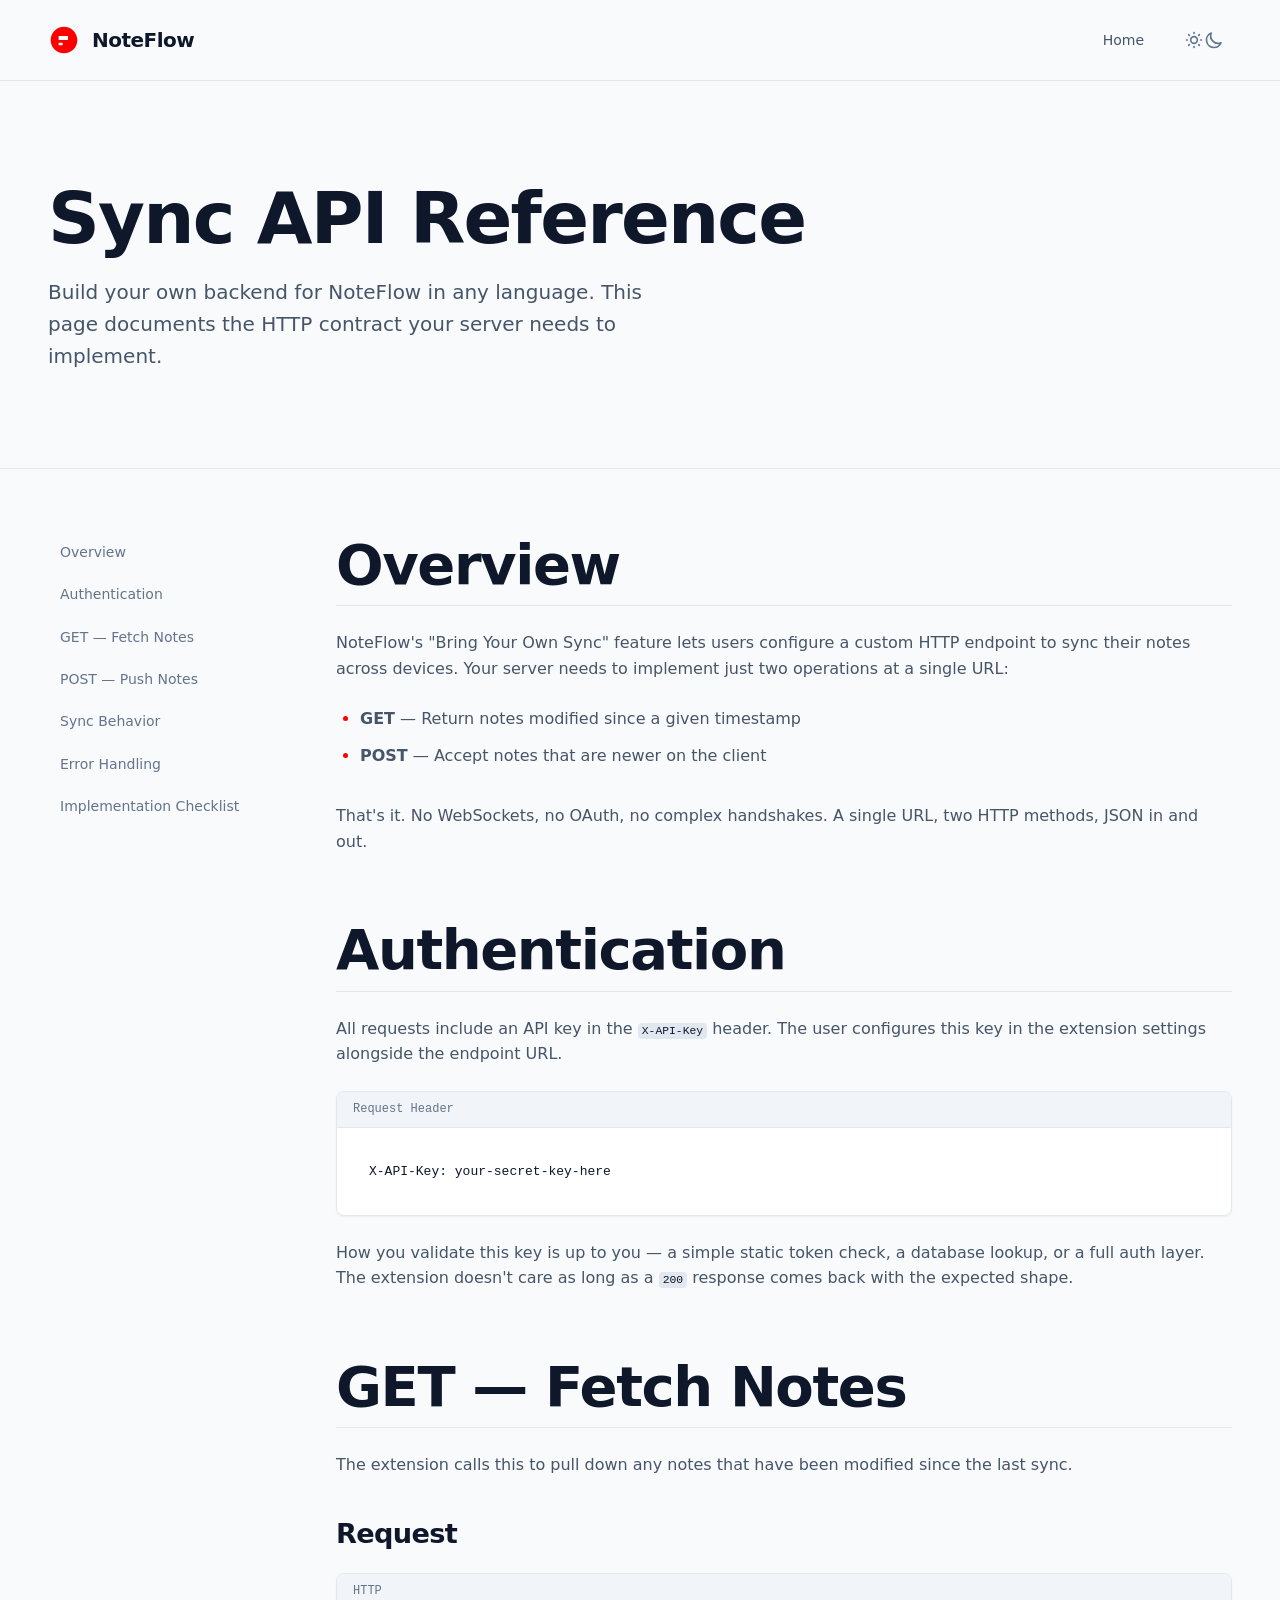
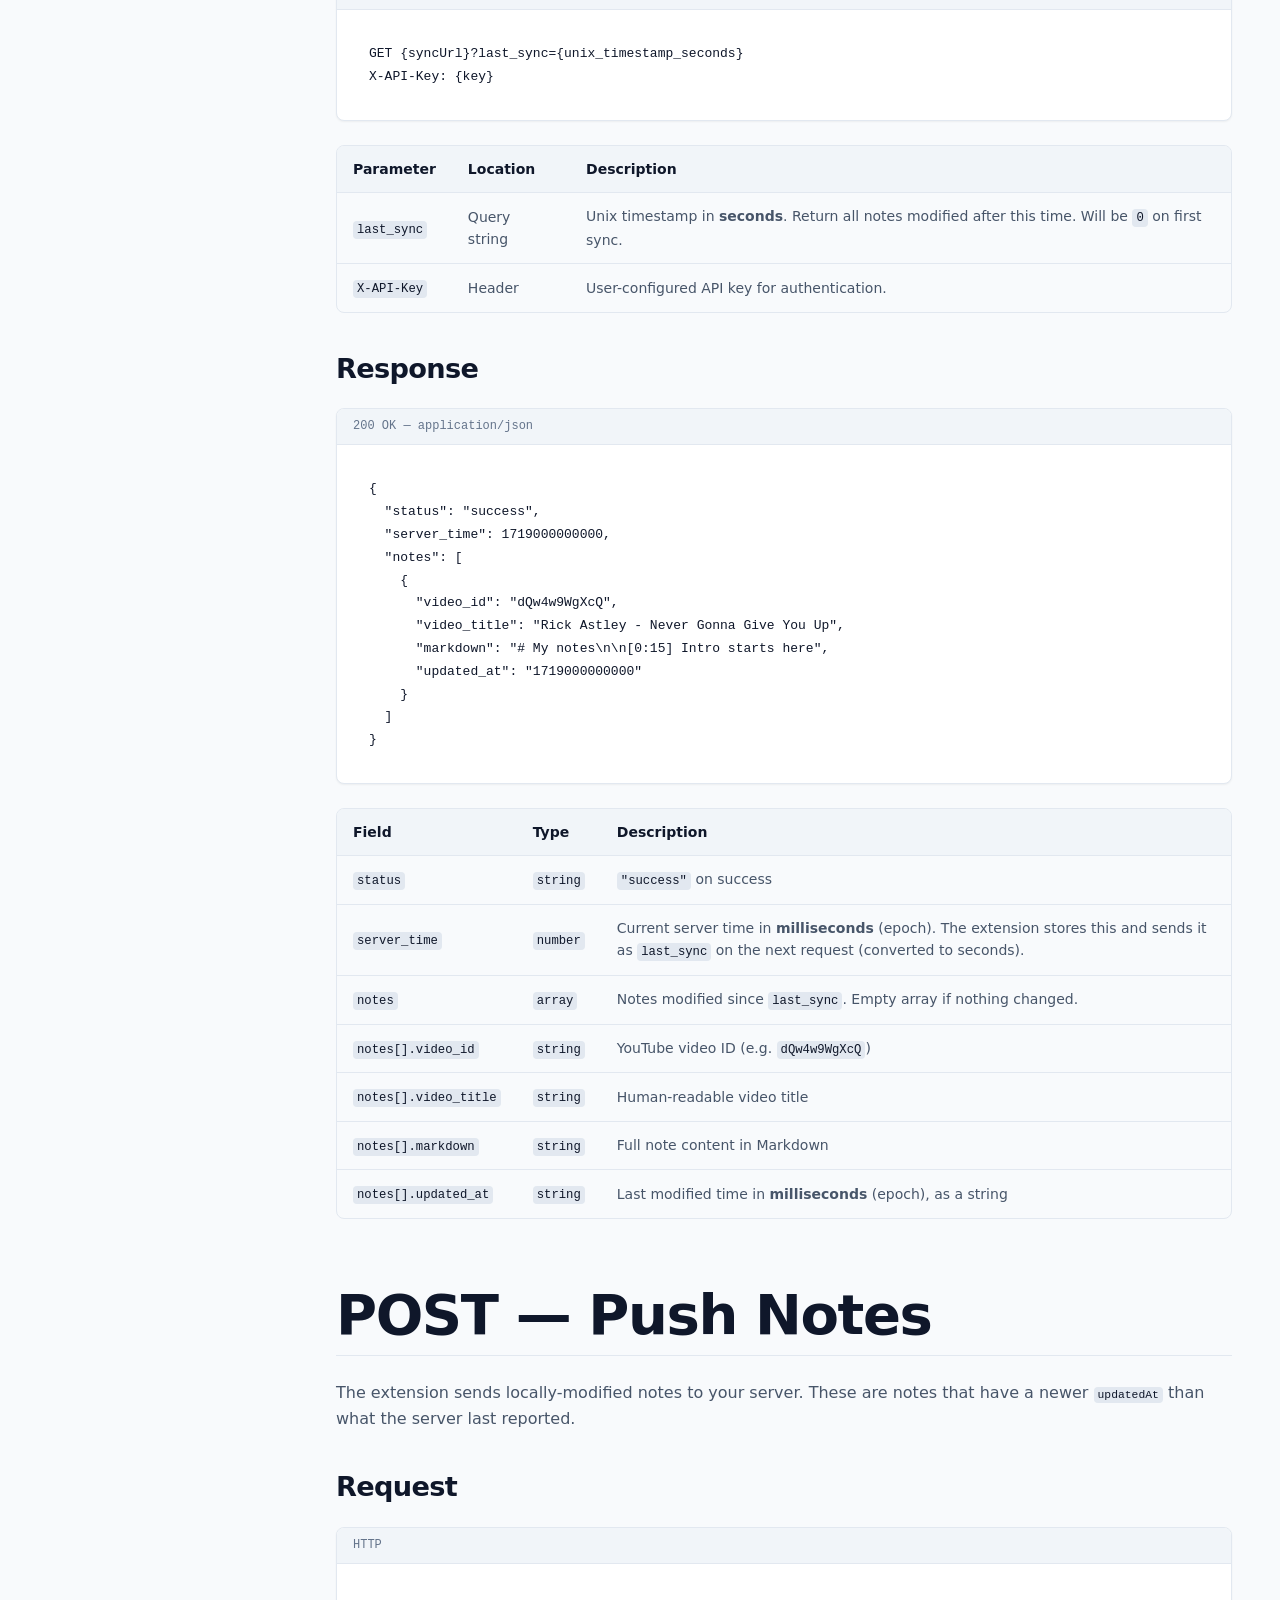
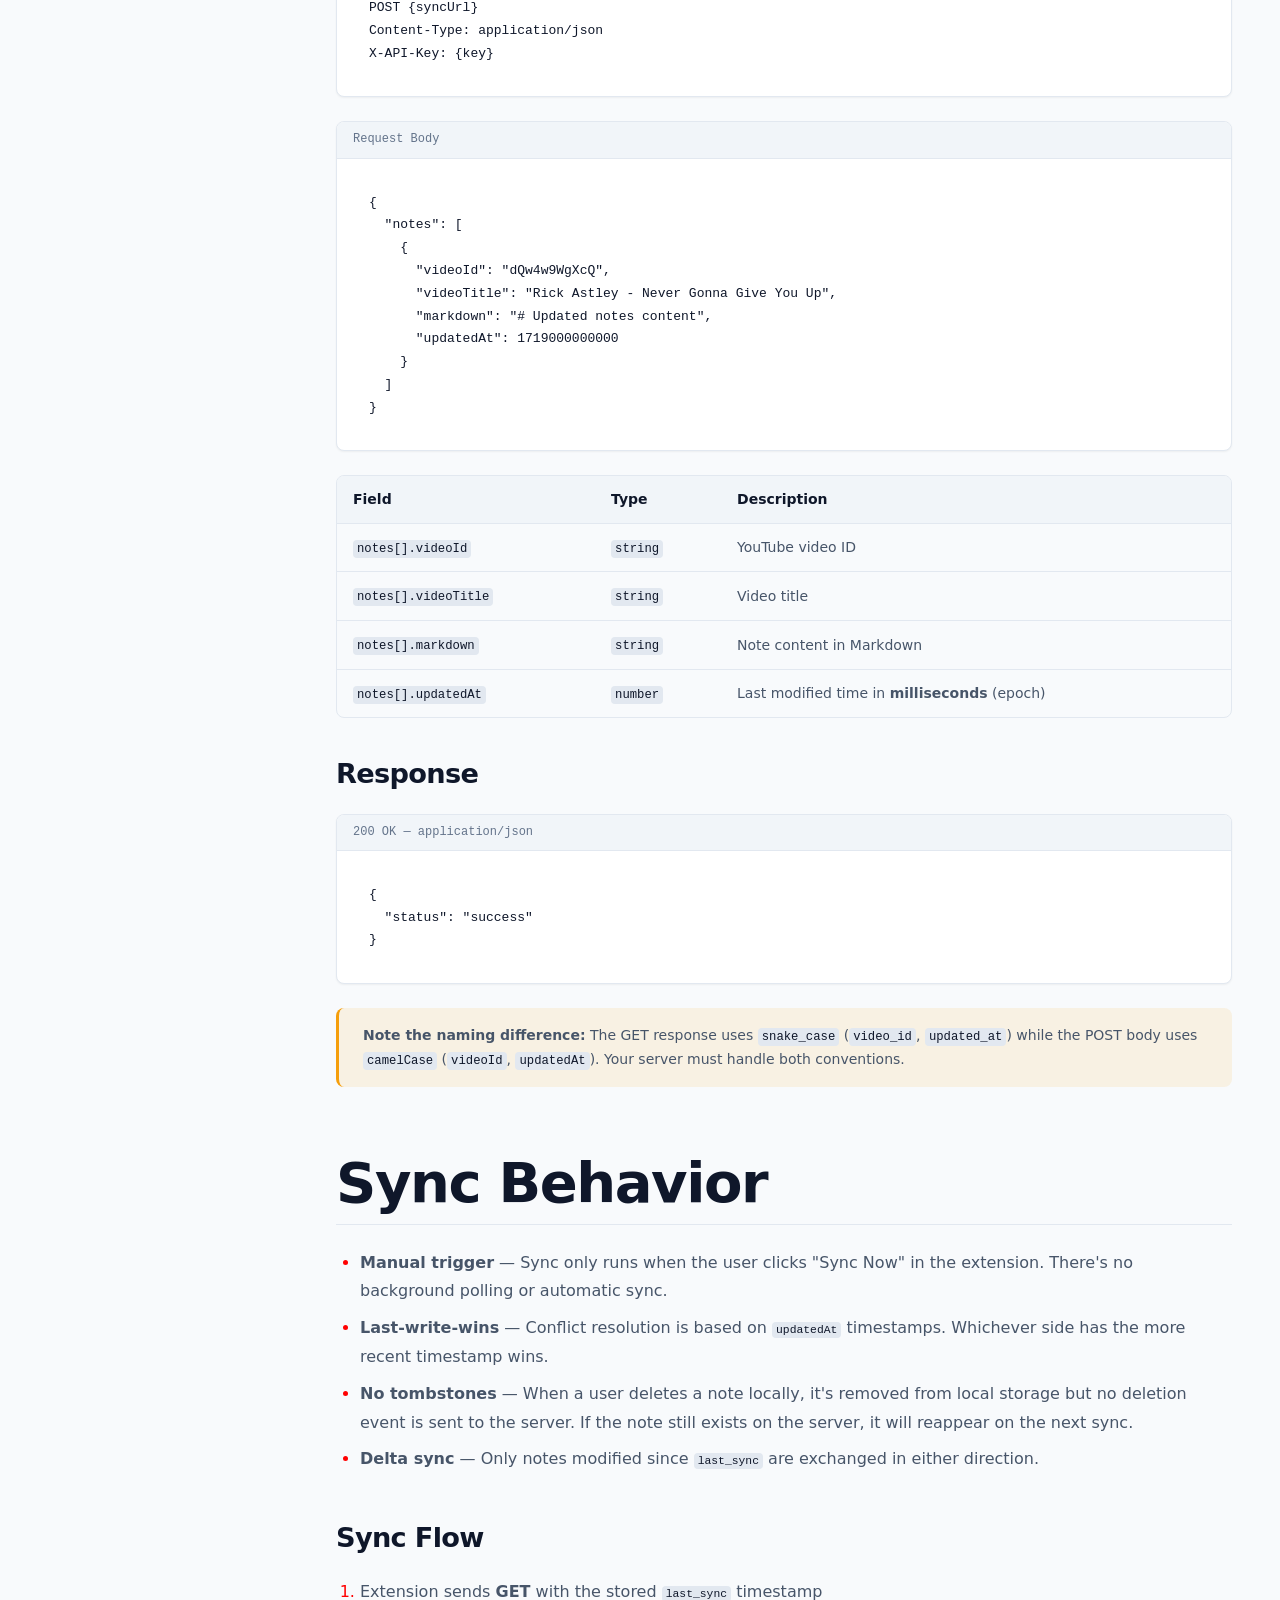
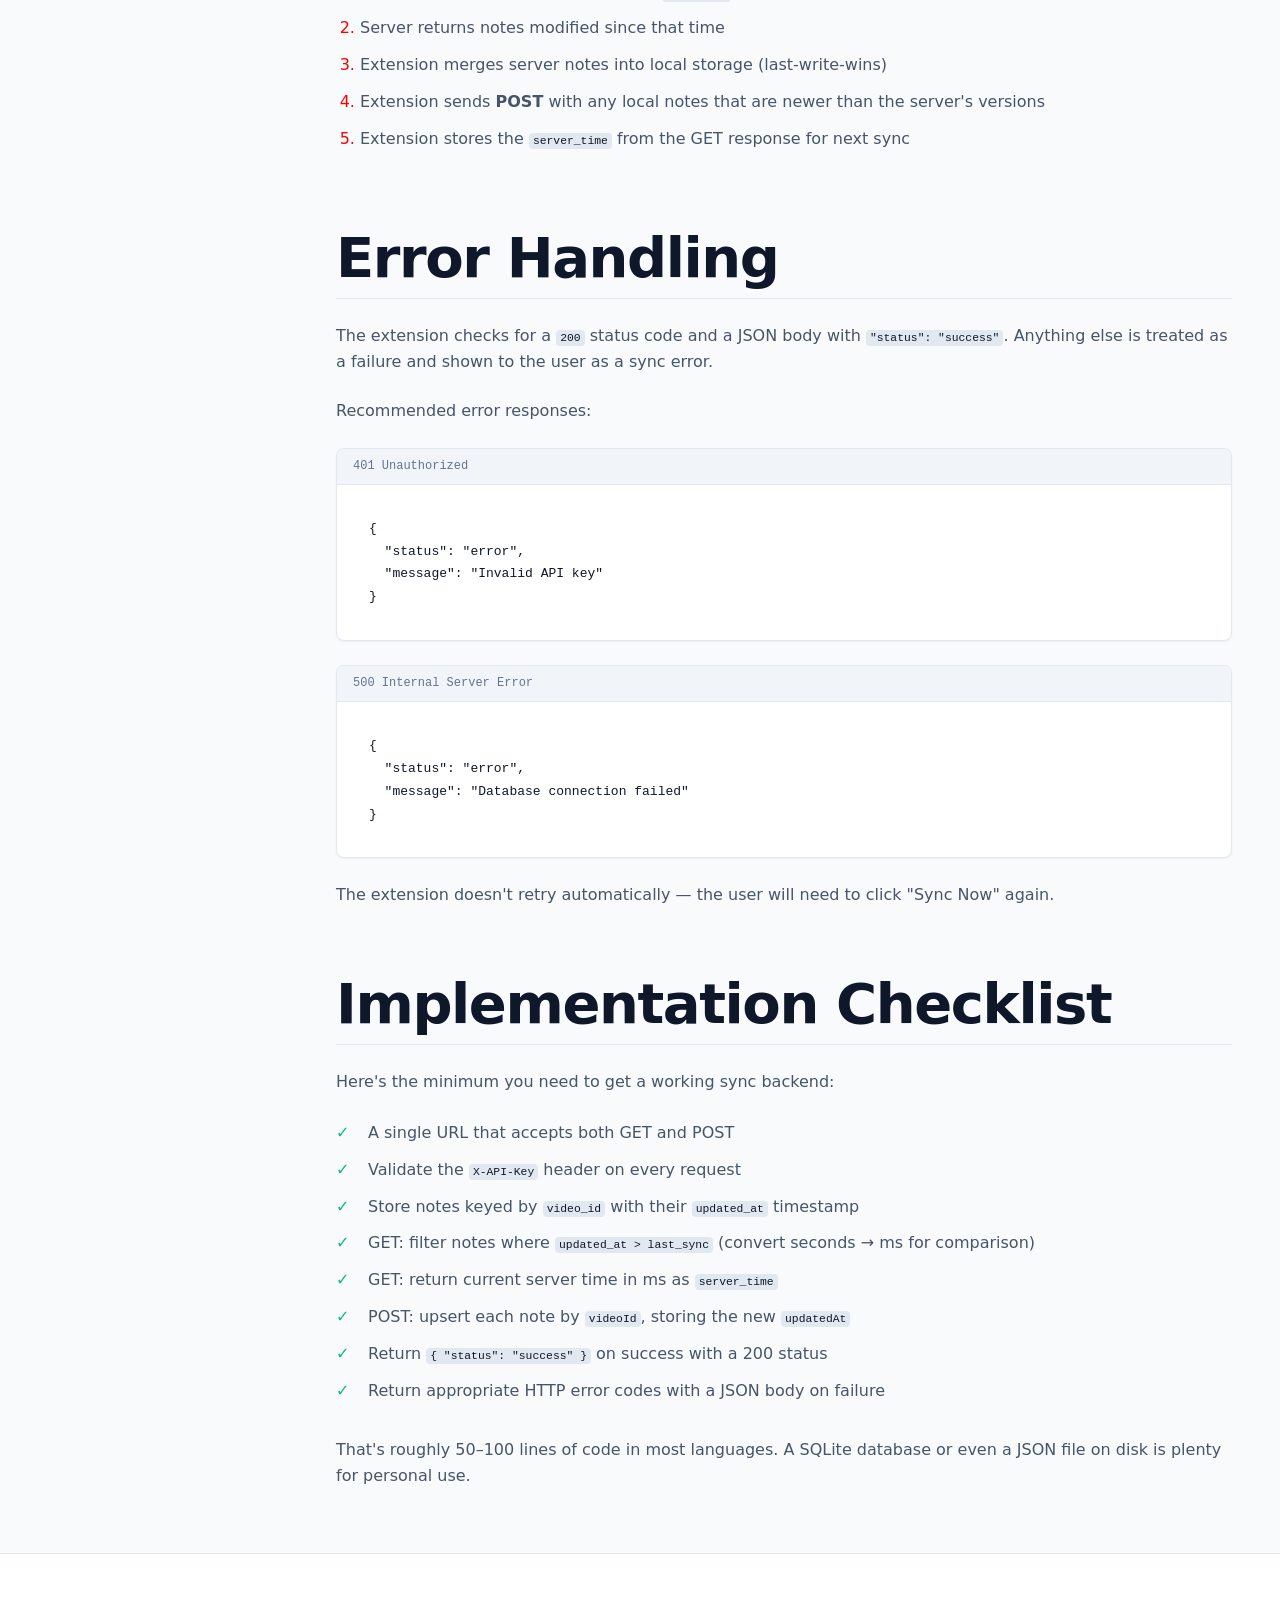
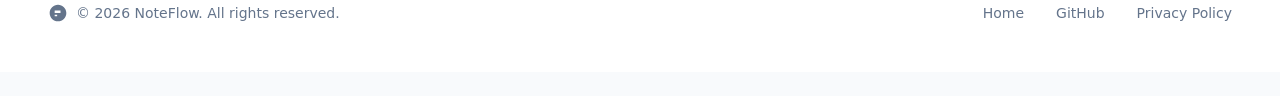
==== sync-api.html @ c3d078d2 "Initial commit: YT NoteFlow site, docs, and Chrome extension with auto-pause" ====
<!DOCTYPE html>
<html lang="en" class="scroll-smooth">

<head>
  <meta charset="UTF-8">
  <meta name="viewport" content="width=device-width, initial-scale=1.0">
  <title>Sync API Reference | NoteFlow</title>
  <link rel="stylesheet" href="styles.css">
  <script>
    if (localStorage.theme === 'dark' || (!('theme' in localStorage) && window.matchMedia('(prefers-color-scheme: dark)').matches)) {
      document.documentElement.classList.add('dark')
    } else {
      document.documentElement.classList.remove('dark')
    }
  </script>
</head>

<body class="page">

  <nav class="site-header">
    <div class="layout-page site-header__inner">
      <a href="index.html" class="brand layout-cluster" aria-label="NoteFlow Home">
        <div class="brand__mark">
          <svg viewBox="0 0 24 24" xmlns="http://www.w3.org/2000/svg">
            <path d="M12 2C6.48 2 2 6.48 2 12s4.48 10 10 10 10-4.48 10-10S17.52 2 12 2zm-1 14H8v-2h3v2zm4-4H8V9h7v3z" />
          </svg>
        </div>
        <span class="brand__name">NoteFlow</span>
      </a>

      <div class="site-header__actions layout-cluster">
        <a href="index.html" class="site-header__link u-hidden-mobile">Home</a>

        <button id="theme-toggle" class="theme-toggle" aria-label="Toggle dark mode">
          <svg id="theme-toggle-light-icon" class="theme-toggle__icon" fill="none" viewBox="0 0 24 24"
            stroke="currentColor" stroke-width="2">
            <path stroke-linecap="round" stroke-linejoin="round"
              d="M12 3v1m0 16v1m9-9h-1M4 12H3m15.364 6.364l-.707-.707M6.343 6.343l-.707-.707m12.728 0l-.707.707M6.343 17.657l-.707.707M16 12a4 4 0 11-8 0 4 4 0 018 0z" />
          </svg>
          <svg id="theme-toggle-dark-icon" class="theme-toggle__icon u-hidden" fill="none" viewBox="0 0 24 24"
            stroke="currentColor" stroke-width="2">
            <path stroke-linecap="round" stroke-linejoin="round"
              d="M20.354 15.354A9 9 0 018.646 3.646 9.003 9.003 0 0012 21a9.003 9.003 0 008.354-5.646z" />
          </svg>
        </button>
      </div>
    </div>
  </nav>

  <main class="page-main">
    <section class="docs-hero">
      <div class="layout-page layout-stack docs-hero__inner">
        <h1 class="docs-hero__title">Sync API Reference</h1>
        <p class="docs-hero__lead">
          Build your own backend for NoteFlow in any language. This page documents the HTTP contract your server needs to implement.
        </p>
      </div>
    </section>

    <div class="layout-page docs-layout">
      <aside class="docs-sidebar u-hidden-mobile">
        <nav class="docs-nav layout-stack" aria-label="Documentation navigation">
          <a href="#overview" class="docs-nav__link">Overview</a>
          <a href="#authentication" class="docs-nav__link">Authentication</a>
          <a href="#get-notes" class="docs-nav__link">GET — Fetch Notes</a>
          <a href="#post-notes" class="docs-nav__link">POST — Push Notes</a>
          <a href="#sync-behavior" class="docs-nav__link">Sync Behavior</a>
          <a href="#error-handling" class="docs-nav__link">Error Handling</a>
          <a href="#checklist" class="docs-nav__link">Implementation Checklist</a>
        </nav>
      </aside>

      <article class="docs-content layout-stack">

        <!-- Overview -->
        <section id="overview" class="docs-section layout-stack">
          <h2 class="docs-section__title">Overview</h2>
          <p>
            NoteFlow's "Bring Your Own Sync" feature lets users configure a custom HTTP endpoint to sync their notes across devices. Your server needs to implement just two operations at a single URL:
          </p>
          <ul class="docs-list">
            <li><strong>GET</strong> — Return notes modified since a given timestamp</li>
            <li><strong>POST</strong> — Accept notes that are newer on the client</li>
          </ul>
          <p>
            That's it. No WebSockets, no OAuth, no complex handshakes. A single URL, two HTTP methods, JSON in and out.
          </p>
        </section>

        <!-- Authentication -->
        <section id="authentication" class="docs-section layout-stack">
          <h2 class="docs-section__title">Authentication</h2>
          <p>
            All requests include an API key in the <code class="u-code-inline">X-API-Key</code> header. The user configures this key in the extension settings alongside the endpoint URL.
          </p>
          <div class="code-window">
            <div class="code-window__header">Request Header</div>
            <div class="code-window__body">
              <pre><code>X-API-Key: your-secret-key-here</code></pre>
            </div>
          </div>
          <p>
            How you validate this key is up to you — a simple static token check, a database lookup, or a full auth layer. The extension doesn't care as long as a <code class="u-code-inline">200</code> response comes back with the expected shape.
          </p>
        </section>

        <!-- GET Notes -->
        <section id="get-notes" class="docs-section layout-stack">
          <h2 class="docs-section__title">GET — Fetch Notes</h2>
          <p>
            The extension calls this to pull down any notes that have been modified since the last sync.
          </p>

          <h3 class="docs-subsection__title">Request</h3>
          <div class="code-window">
            <div class="code-window__header">HTTP</div>
            <div class="code-window__body">
              <pre><code>GET {syncUrl}?last_sync={unix_timestamp_seconds}
X-API-Key: {key}</code></pre>
            </div>
          </div>

          <div class="docs-table-wrapper">
            <table class="docs-table">
              <thead>
                <tr>
                  <th>Parameter</th>
                  <th>Location</th>
                  <th>Description</th>
                </tr>
              </thead>
              <tbody>
                <tr>
                  <td><code class="u-code-inline">last_sync</code></td>
                  <td>Query string</td>
                  <td>Unix timestamp in <strong>seconds</strong>. Return all notes modified after this time. Will be <code class="u-code-inline">0</code> on first sync.</td>
                </tr>
                <tr>
                  <td><code class="u-code-inline">X-API-Key</code></td>
                  <td>Header</td>
                  <td>User-configured API key for authentication.</td>
                </tr>
              </tbody>
            </table>
          </div>

          <h3 class="docs-subsection__title">Response</h3>
          <div class="code-window">
            <div class="code-window__header">200 OK — application/json</div>
            <div class="code-window__body">
<pre><code>{
  "status": "success",
  "server_time": 1719000000000,
  "notes": [
    {
      "video_id": "dQw4w9WgXcQ",
      "video_title": "Rick Astley - Never Gonna Give You Up",
      "markdown": "# My notes\n\n[0:15] Intro starts here",
      "updated_at": "1719000000000"
    }
  ]
}</code></pre>
            </div>
          </div>

          <div class="docs-table-wrapper">
            <table class="docs-table">
              <thead>
                <tr>
                  <th>Field</th>
                  <th>Type</th>
                  <th>Description</th>
                </tr>
              </thead>
              <tbody>
                <tr>
                  <td><code class="u-code-inline">status</code></td>
                  <td><code class="u-code-inline">string</code></td>
                  <td><code class="u-code-inline">"success"</code> on success</td>
                </tr>
                <tr>
                  <td><code class="u-code-inline">server_time</code></td>
                  <td><code class="u-code-inline">number</code></td>
                  <td>Current server time in <strong>milliseconds</strong> (epoch). The extension stores this and sends it as <code class="u-code-inline">last_sync</code> on the next request (converted to seconds).</td>
                </tr>
                <tr>
                  <td><code class="u-code-inline">notes</code></td>
                  <td><code class="u-code-inline">array</code></td>
                  <td>Notes modified since <code class="u-code-inline">last_sync</code>. Empty array if nothing changed.</td>
                </tr>
                <tr>
                  <td><code class="u-code-inline">notes[].video_id</code></td>
                  <td><code class="u-code-inline">string</code></td>
                  <td>YouTube video ID (e.g. <code class="u-code-inline">dQw4w9WgXcQ</code>)</td>
                </tr>
                <tr>
                  <td><code class="u-code-inline">notes[].video_title</code></td>
                  <td><code class="u-code-inline">string</code></td>
                  <td>Human-readable video title</td>
                </tr>
                <tr>
                  <td><code class="u-code-inline">notes[].markdown</code></td>
                  <td><code class="u-code-inline">string</code></td>
                  <td>Full note content in Markdown</td>
                </tr>
                <tr>
                  <td><code class="u-code-inline">notes[].updated_at</code></td>
                  <td><code class="u-code-inline">string</code></td>
                  <td>Last modified time in <strong>milliseconds</strong> (epoch), as a string</td>
                </tr>
              </tbody>
            </table>
          </div>
        </section>

        <!-- POST Notes -->
        <section id="post-notes" class="docs-section layout-stack">
          <h2 class="docs-section__title">POST — Push Notes</h2>
          <p>
            The extension sends locally-modified notes to your server. These are notes that have a newer <code class="u-code-inline">updatedAt</code> than what the server last reported.
          </p>

          <h3 class="docs-subsection__title">Request</h3>
          <div class="code-window">
            <div class="code-window__header">HTTP</div>
            <div class="code-window__body">
              <pre><code>POST {syncUrl}
Content-Type: application/json
X-API-Key: {key}</code></pre>
            </div>
          </div>

          <div class="code-window">
            <div class="code-window__header">Request Body</div>
            <div class="code-window__body">
<pre><code>{
  "notes": [
    {
      "videoId": "dQw4w9WgXcQ",
      "videoTitle": "Rick Astley - Never Gonna Give You Up",
      "markdown": "# Updated notes content",
      "updatedAt": 1719000000000
    }
  ]
}</code></pre>
            </div>
          </div>

          <div class="docs-table-wrapper">
            <table class="docs-table">
              <thead>
                <tr>
                  <th>Field</th>
                  <th>Type</th>
                  <th>Description</th>
                </tr>
              </thead>
              <tbody>
                <tr>
                  <td><code class="u-code-inline">notes[].videoId</code></td>
                  <td><code class="u-code-inline">string</code></td>
                  <td>YouTube video ID</td>
                </tr>
                <tr>
                  <td><code class="u-code-inline">notes[].videoTitle</code></td>
                  <td><code class="u-code-inline">string</code></td>
                  <td>Video title</td>
                </tr>
                <tr>
                  <td><code class="u-code-inline">notes[].markdown</code></td>
                  <td><code class="u-code-inline">string</code></td>
                  <td>Note content in Markdown</td>
                </tr>
                <tr>
                  <td><code class="u-code-inline">notes[].updatedAt</code></td>
                  <td><code class="u-code-inline">number</code></td>
                  <td>Last modified time in <strong>milliseconds</strong> (epoch)</td>
                </tr>
              </tbody>
            </table>
          </div>

          <h3 class="docs-subsection__title">Response</h3>
          <div class="code-window">
            <div class="code-window__header">200 OK — application/json</div>
            <div class="code-window__body">
<pre><code>{
  "status": "success"
}</code></pre>
            </div>
          </div>

          <div class="docs-callout">
            <strong>Note the naming difference:</strong> The GET response uses <code class="u-code-inline">snake_case</code> (<code class="u-code-inline">video_id</code>, <code class="u-code-inline">updated_at</code>) while the POST body uses <code class="u-code-inline">camelCase</code> (<code class="u-code-inline">videoId</code>, <code class="u-code-inline">updatedAt</code>). Your server must handle both conventions.
          </div>
        </section>

        <!-- Sync Behavior -->
        <section id="sync-behavior" class="docs-section layout-stack">
          <h2 class="docs-section__title">Sync Behavior</h2>
          <ul class="docs-list">
            <li><strong>Manual trigger</strong> — Sync only runs when the user clicks "Sync Now" in the extension. There's no background polling or automatic sync.</li>
            <li><strong>Last-write-wins</strong> — Conflict resolution is based on <code class="u-code-inline">updatedAt</code> timestamps. Whichever side has the more recent timestamp wins.</li>
            <li><strong>No tombstones</strong> — When a user deletes a note locally, it's removed from local storage but no deletion event is sent to the server. If the note still exists on the server, it will reappear on the next sync.</li>
            <li><strong>Delta sync</strong> — Only notes modified since <code class="u-code-inline">last_sync</code> are exchanged in either direction.</li>
          </ul>

          <h3 class="docs-subsection__title">Sync Flow</h3>
          <ol class="docs-list docs-list--ordered">
            <li>Extension sends <strong>GET</strong> with the stored <code class="u-code-inline">last_sync</code> timestamp</li>
            <li>Server returns notes modified since that time</li>
            <li>Extension merges server notes into local storage (last-write-wins)</li>
            <li>Extension sends <strong>POST</strong> with any local notes that are newer than the server's versions</li>
            <li>Extension stores the <code class="u-code-inline">server_time</code> from the GET response for next sync</li>
          </ol>
        </section>

        <!-- Error Handling -->
        <section id="error-handling" class="docs-section layout-stack">
          <h2 class="docs-section__title">Error Handling</h2>
          <p>
            The extension checks for a <code class="u-code-inline">200</code> status code and a JSON body with <code class="u-code-inline">"status": "success"</code>. Anything else is treated as a failure and shown to the user as a sync error.
          </p>
          <p>Recommended error responses:</p>
          <div class="code-window">
            <div class="code-window__header">401 Unauthorized</div>
            <div class="code-window__body">
<pre><code>{
  "status": "error",
  "message": "Invalid API key"
}</code></pre>
            </div>
          </div>
          <div class="code-window">
            <div class="code-window__header">500 Internal Server Error</div>
            <div class="code-window__body">
<pre><code>{
  "status": "error",
  "message": "Database connection failed"
}</code></pre>
            </div>
          </div>
          <p>
            The extension doesn't retry automatically — the user will need to click "Sync Now" again.
          </p>
        </section>

        <!-- Implementation Checklist -->
        <section id="checklist" class="docs-section layout-stack">
          <h2 class="docs-section__title">Implementation Checklist</h2>
          <p>Here's the minimum you need to get a working sync backend:</p>
          <ul class="docs-list docs-list--check">
            <li>A single URL that accepts both GET and POST</li>
            <li>Validate the <code class="u-code-inline">X-API-Key</code> header on every request</li>
            <li>Store notes keyed by <code class="u-code-inline">video_id</code> with their <code class="u-code-inline">updated_at</code> timestamp</li>
            <li>GET: filter notes where <code class="u-code-inline">updated_at &gt; last_sync</code> (convert seconds → ms for comparison)</li>
            <li>GET: return current server time in ms as <code class="u-code-inline">server_time</code></li>
            <li>POST: upsert each note by <code class="u-code-inline">videoId</code>, storing the new <code class="u-code-inline">updatedAt</code></li>
            <li>Return <code class="u-code-inline">{ "status": "success" }</code> on success with a 200 status</li>
            <li>Return appropriate HTTP error codes with a JSON body on failure</li>
          </ul>
          <p>
            That's roughly 50–100 lines of code in most languages. A SQLite database or even a JSON file on disk is plenty for personal use.
          </p>
        </section>

      </article>
    </div>
  </main>

  <footer class="site-footer">
    <div class="layout-page site-footer__inner layout-cluster">
      <div class="site-footer__copyright layout-cluster">
        <svg class="site-footer__logo" fill="currentColor" viewBox="0 0 24 24" xmlns="http://www.w3.org/2000/svg">
          <path d="M12 2C6.48 2 2 6.48 2 12s4.48 10 10 10 10-4.48 10-10S17.52 2 12 2zm-1 14H8v-2h3v2zm4-4H8V9h7v3z" />
        </svg>
        <span>&copy; <span id="year"></span> NoteFlow. All rights reserved.</span>
      </div>
      <div class="site-footer__links layout-cluster">
        <a href="index.html" class="site-footer__link">Home</a>
        <a href="#" class="site-footer__link">GitHub</a>
        <a href="#" class="site-footer__link">Privacy Policy</a>
      </div>
    </div>
  </footer>

  <script>
    document.getElementById('year').textContent = new Date().getFullYear();

    const themeToggleBtn = document.getElementById('theme-toggle');
    const darkIcon = document.getElementById('theme-toggle-dark-icon');
    const lightIcon = document.getElementById('theme-toggle-light-icon');

    if (document.documentElement.classList.contains('dark')) {
      lightIcon.classList.remove('u-hidden');
    } else {
      darkIcon.classList.remove('u-hidden');
    }

    themeToggleBtn.addEventListener('click', function () {
      darkIcon.classList.toggle('u-hidden');
      lightIcon.classList.toggle('u-hidden');

      if (document.documentElement.classList.contains('dark')) {
        document.documentElement.classList.remove('dark');
        localStorage.setItem('theme', 'light');
      } else {
        document.documentElement.classList.add('dark');
        localStorage.setItem('theme', 'dark');
      }
    });
  </script>
</body>

</html>
---- styles.css ----
/* CSS */
/* Settings (Tokens) */
:root {
    /* Color Palette - Light */
    --color-bg-base: #f8fafc;        /* slate-50 */
    --color-bg-surface: #ffffff;
    --color-bg-surface-alt: #f1f5f9; /* slate-100 */
    --color-bg-subtle: #e2e8f0;      /* slate-200 */
    --color-border: #e2e8f0;         /* slate-200 */

    --color-text-strong: #0f172a;    /* slate-900 */
    --color-text-base: #475569;      /* slate-600 */
    --color-text-muted: #64748b;     /* slate-500 */

    /* Brand Colors */
    --color-brand: #ff0000;
    --color-brand-hover: #cc0000;
    --color-brand-success: #10b981;
    --color-brand-warning: #f59e0b;

    /* Inverse (For buttons/controls) */
    --color-bg-inverse: #0f172a;
    --color-text-inverse: #ffffff;

    /* Typography */
    --font-sans: system-ui, -apple-system, BlinkMacSystemFont, "Segoe UI", Roboto, sans-serif;
    --font-mono: ui-monospace, SFMono-Regular, Menlo, Monaco, Consolas, "Liberation Mono", "Courier New", monospace;

    /* Fluid Type Scales */
    --text-h1: clamp(2.5rem, 5vw + 1rem, 4.5rem);
    --text-h2: clamp(2rem, 3.5vw + 1rem, 3.5rem);
    --text-h3: clamp(1.25rem, 1.5vw + 0.5rem, 1.75rem);
    --text-p: clamp(1.125rem, 1vw + 0.5rem, 1.25rem);

    /* Spacing */
    --size-1: 0.25rem;
    --size-2: 0.5rem;
    --size-3: 0.75rem;
    --size-4: 1rem;
    --size-5: 1.5rem;
    --size-6: 2rem;
    --size-8: 3rem;
    --size-10: 4rem;
    --size-12: 6rem;
    --size-16: 8rem;

    /* Radii */
    --radius-sm: 0.25rem;
    --radius-md: 0.5rem;
    --radius-lg: 0.75rem;
    --radius-xl: 1rem;
    --radius-full: 9999px;

    /* Shadows */
    --shadow-soft: 0 1px 2px 0 rgba(0, 0, 0, 0.05);
    --shadow-float: 0 20px 25px -5px rgba(0, 0, 0, 0.1), 0 10px 10px -5px rgba(0, 0, 0, 0.04);
}

/* Dark Theme Overrides */
html.dark {
    --color-bg-base: #0f0f0f;
    --color-bg-surface: #1f1f1f;
    --color-bg-surface-alt: #1a1a1a;
    --color-bg-subtle: #2d2d2d;
    --color-border: #2d2d2d;

    --color-text-strong: #ffffff;
    --color-text-base: #aaaaaa;
    --color-text-muted: #aaaaaa;

    --color-bg-inverse: #ffffff;
    --color-text-inverse: #0f172a;

    --shadow-float: 0 20px 25px -5px rgba(0, 0, 0, 0.5), 0 10px 10px -5px rgba(0, 0, 0, 0.3);
}

/* Base */
*,
*::before,
*::after {
    box-sizing: border-box;
    margin: 0;
    padding: 0;
}

html {
    scroll-behavior: smooth;
    -webkit-font-smoothing: antialiased;
    -moz-osx-font-smoothing: grayscale;
}

body.page {
    font-family: var(--font-sans);
    background-color: var(--color-bg-base);
    color: var(--color-text-base);
    transition: background-color 0.2s ease, color 0.2s ease;
    line-height: 1.6;
}

h1, h2, h3, h4, h5, h6 {
    color: var(--color-text-strong);
    line-height: 1.15;
    letter-spacing: -0.025em;
    font-weight: 700;
}

/* Composition (Layout Primitives) */

.layout-page {
    max-inline-size: 80rem; /* max-w-7xl */
    margin-inline: auto;
    padding-inline: clamp(1.5rem, 4vw, 3rem);
}

.layout-stack {
    display: flex;
    flex-direction: column;
    justify-content: flex-start;
    gap: var(--gap, var(--size-4));
}

.layout-cluster {
    display: flex;
    flex-wrap: wrap;
    align-items: center;
    gap: var(--gap, var(--size-4));
}

/* Grid setup based on Every Layout patterns */
.layout-grid {
    display: grid;
    gap: var(--gap, var(--size-10));
    grid-template-columns: 1fr;
}

@media (min-width: 64rem) { /* lg */
    .layout-grid {
        grid-template-columns: repeat(2, minmax(0, 1fr));
        align-items: center;
    }
}

.layout-grid--thirds {
    --gap: var(--size-8);
}

@media (min-width: 48rem) { /* md */
    .layout-grid--thirds {
        grid-template-columns: repeat(3, minmax(0, 1fr));
        align-items: start;
    }
}

/* Blocks */

/* Header */
.site-header {
    position: sticky;
    inset-block-start: 0;
    z-index: 50;
    background-color: color-mix(in srgb, var(--color-bg-base) 80%, transparent);
    backdrop-filter: blur(12px);
    border-block-end: 1px solid var(--color-border);
    transition: background-color 0.2s ease, border-color 0.2s ease;
}

.site-header__inner {
    display: flex;
    align-items: center;
    justify-content: space-between;
    min-block-size: 5rem;
}

.brand {
    text-decoration: none;
    color: var(--color-text-strong);
    --gap: var(--size-3);
}

.brand__mark {
    display: flex;
    align-items: center;
    justify-content: center;
    inline-size: 2rem;
    block-size: 2rem;
    color: var(--color-brand);
}

.brand__mark svg {
    inline-size: 100%;
    block-size: 100%;
    fill: currentColor;
}

.brand__name {
    font-size: 1.25rem;
    font-weight: 700;
    letter-spacing: -0.025em;
}

.site-header__actions {
    --gap: var(--size-6);
}

.site-header__link {
    font-size: 0.875rem;
    font-weight: 500;
    text-decoration: none;
    color: var(--color-text-base);
    transition: color 0.2s ease;
}

.site-header__link:hover {
    color: var(--color-text-strong);
}

.theme-toggle {
    display: flex;
    align-items: center;
    justify-content: center;
    padding: var(--size-2);
    border-radius: var(--radius-full);
    border: none;
    background: transparent;
    color: var(--color-text-muted);
    cursor: pointer;
    transition: background-color 0.2s ease, color 0.2s ease;
}

.theme-toggle:hover {
    background-color: var(--color-bg-subtle);
    color: var(--color-text-strong);
}

.theme-toggle__icon {
    inline-size: 1.25rem;
    block-size: 1.25rem;
}

.theme-toggle:focus-visible {
    outline: none;
    box-shadow: 0 0 0 2px var(--color-brand);
}

/* Buttons */
.button {
    display: inline-flex;
    align-items: center;
    justify-content: center;
    min-block-size: 2.5rem;
    padding-inline: var(--size-6);
    border-radius: var(--radius-md);
    font-size: 0.875rem;
    font-weight: 600;
    text-decoration: none;
    cursor: pointer;
    border: 1px solid transparent;
    transition: all 0.2s ease;
}

.button:focus-visible {
    outline: none;
    box-shadow: 0 0 0 2px var(--color-bg-base), 0 0 0 4px var(--color-brand);
}

.button--primary {
    background-color: var(--color-brand);
    color: #ffffff;
    min-block-size: 3rem;
    padding-inline: var(--size-8);
    font-size: 1rem;
}

.button--primary:hover {
    background-color: var(--color-brand-hover);
}

.button--outline {
    background-color: transparent;
    border-color: var(--color-border);
    color: var(--color-text-strong);
    min-block-size: 3rem;
    padding-inline: var(--size-8);
    font-size: 1rem;
}

.button--outline:hover {
    background-color: var(--color-bg-surface-alt);
}

.button--inverse {
    background-color: var(--color-bg-inverse);
    color: var(--color-text-inverse);
}

.button--inverse:hover {
    background-color: var(--color-text-muted);
}

/* Hero Section */
.hero {
    position: relative;
    padding-block-start: var(--size-12);
    padding-block-end: var(--size-16);
    overflow: hidden;
}

.hero__content {
    --gap: var(--size-6);
    z-index: 10;
}

.hero__title {
    font-size: var(--text-h1);
    font-weight: 800;
}

.hero__lead {
    font-size: var(--text-p);
    max-inline-size: 32rem;
    margin-block-end: var(--size-4);
}

.hero__ctas {
    inline-size: 100%;
}

.hero__ctas > * {
    flex: 1 1 auto;
    text-align: center;
}

@media (min-width: 40rem) {
    .hero__ctas > * {
        flex: 0 1 auto;
    }
}

.hero__visual {
    position: relative;
    display: flex;
    justify-content: center;
    z-index: 10;
}

@media (min-width: 64rem) {
    .hero__visual {
        justify-content: flex-end;
    }
}

.hero__mockup-wrapper {
    position: relative;
    inline-size: 100%;
    max-inline-size: 25rem;
}

.mockup-frame {
    border-radius: var(--radius-xl);
    overflow: hidden;
    border: 1px solid var(--color-border);
    background-color: var(--color-bg-surface);
}

.mockup-frame__image {
    display: block;
    inline-size: 100%;
    block-size: auto;
    object-fit: cover;
    object-position: top;
}

.shadow-float {
    box-shadow: var(--shadow-float);
}

.hero__blob {
    position: absolute;
    inset-block-start: -3rem;
    inset-inline-end: -3rem;
    inline-size: 18rem;
    block-size: 18rem;
    background-color: var(--color-brand);
    border-radius: var(--radius-full);
    filter: blur(60px);
    opacity: 0.1;
    z-index: -1;
    pointer-events: none;
}

html.dark .hero__blob {
    opacity: 0.05;
}

/* Features Section */
.section-features {
    padding-block: var(--size-12);
    background-color: var(--color-bg-surface);
    border-block-start: 1px solid var(--color-border);
    border-block-end: 1px solid var(--color-border);
}

.section-features__inner {
    --gap: var(--size-16);
}

.feature-split__title {
    font-size: var(--text-h2);
    margin-block-end: var(--size-2);
}

.feature-split__text {
    font-size: var(--text-p);
}

@media (min-width: 64rem) {
    .feature-split__content--reverse-desktop {
        order: -1;
    }
}

.feature-split__visual {
    display: flex;
    justify-content: center;
}

.feature-split__visual--boxed {
    background-color: var(--color-bg-base);
    border-radius: var(--radius-xl);
    padding: clamp(1rem, 4vw, 2rem);
    border: 1px solid var(--color-border);
    box-shadow: var(--shadow-soft);
    inline-size: 100%;
}

/* Code Window Mockup */
.code-window {
    inline-size: 100%;
    max-inline-size: 24rem;
    background-color: var(--color-bg-surface);
    border-radius: var(--radius-md);
    border: 1px solid var(--color-border);
    box-shadow: var(--shadow-soft);
    font-family: var(--font-mono);
    font-size: 0.875rem;
    overflow: hidden;
}

.code-window__header {
    padding-inline: var(--size-4);
    padding-block: var(--size-2);
    background-color: var(--color-bg-surface-alt);
    border-block-end: 1px solid var(--color-border);
    color: var(--color-text-muted);
    font-size: 0.75rem;
}

.code-window__body {
    padding: var(--size-6);
    color: var(--color-text-strong);
    line-height: 1.6;
}

.inline-timestamp {
    display: inline-flex;
    align-items: center;
    gap: 0.25rem;
    color: var(--color-brand);
    background-color: color-mix(in srgb, var(--color-brand) 10%, transparent);
    padding-inline: 0.375rem;
    padding-block: 0.125rem;
    border-radius: 0.25rem;
    border: none;
    font-family: inherit;
    font-size: inherit;
    cursor: pointer;
    margin-inline-end: 0.25rem;
}

.inline-timestamp:hover {
    text-decoration: underline;
}

.inline-timestamp svg {
    inline-size: 0.75rem;
    block-size: 0.75rem;
}

/* Split Pane Mockup */
.split-pane {
    display: grid;
    grid-template-columns: 1fr 1fr;
    gap: 1px;
    background-color: var(--color-border);
    border-radius: var(--radius-md);
    border: 1px solid var(--color-border);
    overflow: hidden;
    inline-size: 100%;
}

.split-pane__raw {
    background-color: var(--color-bg-surface);
    padding: clamp(1rem, 3vw, 1.5rem);
    font-family: var(--font-mono);
    font-size: clamp(0.75rem, 2vw, 0.875rem);
    color: var(--color-text-base);
}

.split-pane__rendered {
    background-color: var(--color-bg-surface);
    padding: clamp(1rem, 3vw, 1.5rem);
    font-family: var(--font-sans);
    font-size: clamp(0.75rem, 2vw, 0.875rem);
    color: var(--color-text-strong);
}

.rich-text h3 {
    font-size: 1rem;
    margin-block-end: var(--size-2);
}

.rich-text ul {
    padding-inline-start: var(--size-4);
}

.rich-text li::marker {
    color: var(--color-brand);
}

/* Benefits Section */
.section-benefits {
    padding-block: var(--size-12);
    background-color: var(--color-bg-base);
}

.benefit-card {
    --gap: var(--size-3);
}

.benefit-card__icon {
    display: flex;
    align-items: center;
    justify-content: center;
    inline-size: 3rem;
    block-size: 3rem;
    border-radius: var(--radius-md);
    background-color: var(--color-bg-surface);
    border: 1px solid var(--color-border);
    color: var(--color-brand);
    margin-block-end: var(--size-3);
}

.benefit-card__icon svg {
    inline-size: 1.5rem;
    block-size: 1.5rem;
}

.benefit-card__title {
    font-size: var(--text-h3);
}

.benefit-card__text {
    line-height: 1.6;
}

/* Footer */
.site-footer {
    border-block-start: 1px solid var(--color-border);
    background-color: var(--color-bg-surface);
    padding-block: var(--size-8);
    transition: background-color 0.2s ease;
}

.site-footer__inner {
    justify-content: space-between;
    --gap: var(--size-4);
}

.site-footer__copyright {
    --gap: var(--size-2);
    color: var(--color-text-muted);
    font-size: 0.875rem;
}

.site-footer__logo {
    inline-size: 1.25rem;
    block-size: 1.25rem;
}

.site-footer__links {
    --gap: var(--size-6);
    font-size: 0.875rem;
    font-weight: 500;
}

.site-footer__link {
    color: var(--color-text-muted);
    text-decoration: none;
    transition: color 0.2s ease;
}

.site-footer__link:hover {
    color: var(--color-text-strong);
}

/* Utilities (Exceptions) */
.u-text-warning {
    color: var(--color-brand-warning);
}

.u-code-inline {
    background-color: var(--color-border);
    padding-inline: 0.25rem;
    padding-block: 0.125rem;
    border-radius: 0.25rem;
    font-size: 0.875em;
    color: var(--color-text-strong);
}

.u-hidden {
    display: none !important;
}

@media (max-width: 40rem) { /* sm down */
    .u-hidden-mobile {
        display: none !important;
    }
}

/* Docs Page */
.docs-hero {
    padding-block: var(--size-12);
    border-block-end: 1px solid var(--color-border);
}

.docs-hero__title {
    font-size: var(--text-h1);
    font-weight: 800;
}

.docs-hero__lead {
    font-size: var(--text-p);
    max-inline-size: 40rem;
}

.docs-layout {
    display: grid;
    grid-template-columns: 1fr;
    gap: var(--size-10);
    padding-block: var(--size-10);
}

@media (min-width: 64rem) {
    .docs-layout {
        grid-template-columns: 14rem 1fr;
    }
}

.docs-sidebar {
    position: sticky;
    inset-block-start: 6rem;
    align-self: start;
}

.docs-nav {
    --gap: var(--size-1);
}

.docs-nav__link {
    display: block;
    padding: var(--size-2) var(--size-3);
    border-radius: var(--radius-md);
    font-size: 0.875rem;
    font-weight: 500;
    color: var(--color-text-muted);
    text-decoration: none;
    transition: color 0.2s ease, background-color 0.2s ease;
}

.docs-nav__link:hover {
    color: var(--color-text-strong);
    background-color: var(--color-bg-surface-alt);
}

.docs-content {
    --gap: var(--size-10);
    min-inline-size: 0;
}

.docs-section {
    --gap: var(--size-5);
    scroll-margin-block-start: 6rem;
}

.docs-section__title {
    font-size: var(--text-h2);
    padding-block-end: var(--size-2);
    border-block-end: 1px solid var(--color-border);
}

.docs-subsection__title {
    font-size: var(--text-h3);
    margin-block-start: var(--size-4);
}

.docs-list {
    padding-inline-start: var(--size-5);
    line-height: 1.8;
}

.docs-list li {
    margin-block-end: var(--size-2);
}

.docs-list li::marker {
    color: var(--color-brand);
}

.docs-list--ordered {
    list-style-type: decimal;
}

.docs-list--check {
    list-style: none;
    padding-inline-start: 0;
}

.docs-list--check li {
    position: relative;
    padding-inline-start: var(--size-6);
}

.docs-list--check li::before {
    content: "✓";
    position: absolute;
    inset-inline-start: 0;
    color: var(--color-brand-success);
    font-weight: 700;
}

.docs-table-wrapper {
    overflow-x: auto;
    border-radius: var(--radius-md);
    border: 1px solid var(--color-border);
}

.docs-table {
    width: 100%;
    border-collapse: collapse;
    font-size: 0.875rem;
}

.docs-table th,
.docs-table td {
    padding: var(--size-3) var(--size-4);
    text-align: start;
    border-block-end: 1px solid var(--color-border);
}

.docs-table th {
    background-color: var(--color-bg-surface-alt);
    font-weight: 600;
    color: var(--color-text-strong);
}

.docs-table td {
    color: var(--color-text-base);
}

.docs-table tr:last-child td {
    border-block-end: none;
}

.docs-callout {
    padding: var(--size-4) var(--size-5);
    background-color: color-mix(in srgb, var(--color-brand-warning) 10%, transparent);
    border-inline-start: 3px solid var(--color-brand-warning);
    border-radius: var(--radius-md);
    font-size: 0.875rem;
    line-height: 1.6;
}

/* Code window overrides for docs (allow full width) */
.docs-content .code-window {
    max-inline-size: 100%;
}

.docs-content .code-window__body pre {
    margin: 0;
    white-space: pre;
    overflow-x: auto;
}

.docs-content .code-window__body code {
    font-family: var(--font-mono);
    font-size: 0.8125rem;
    line-height: 1.6;
}
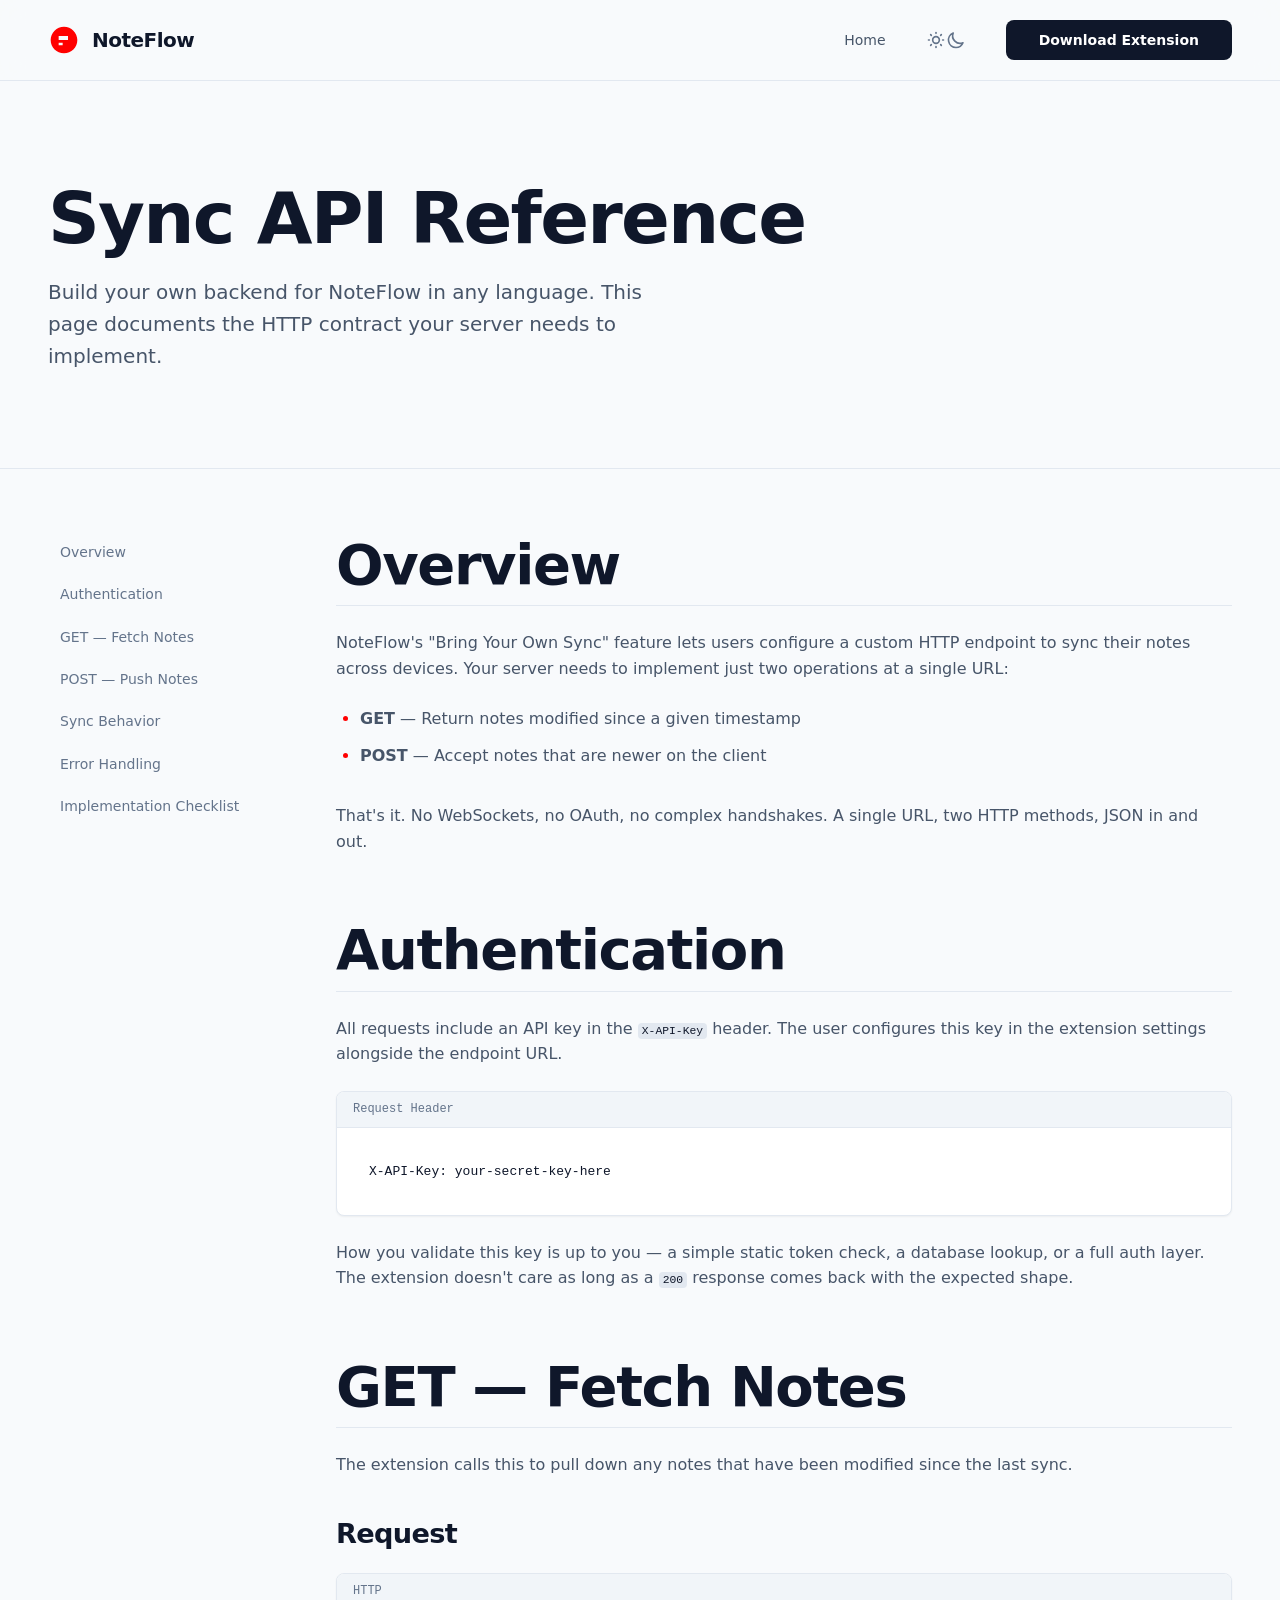
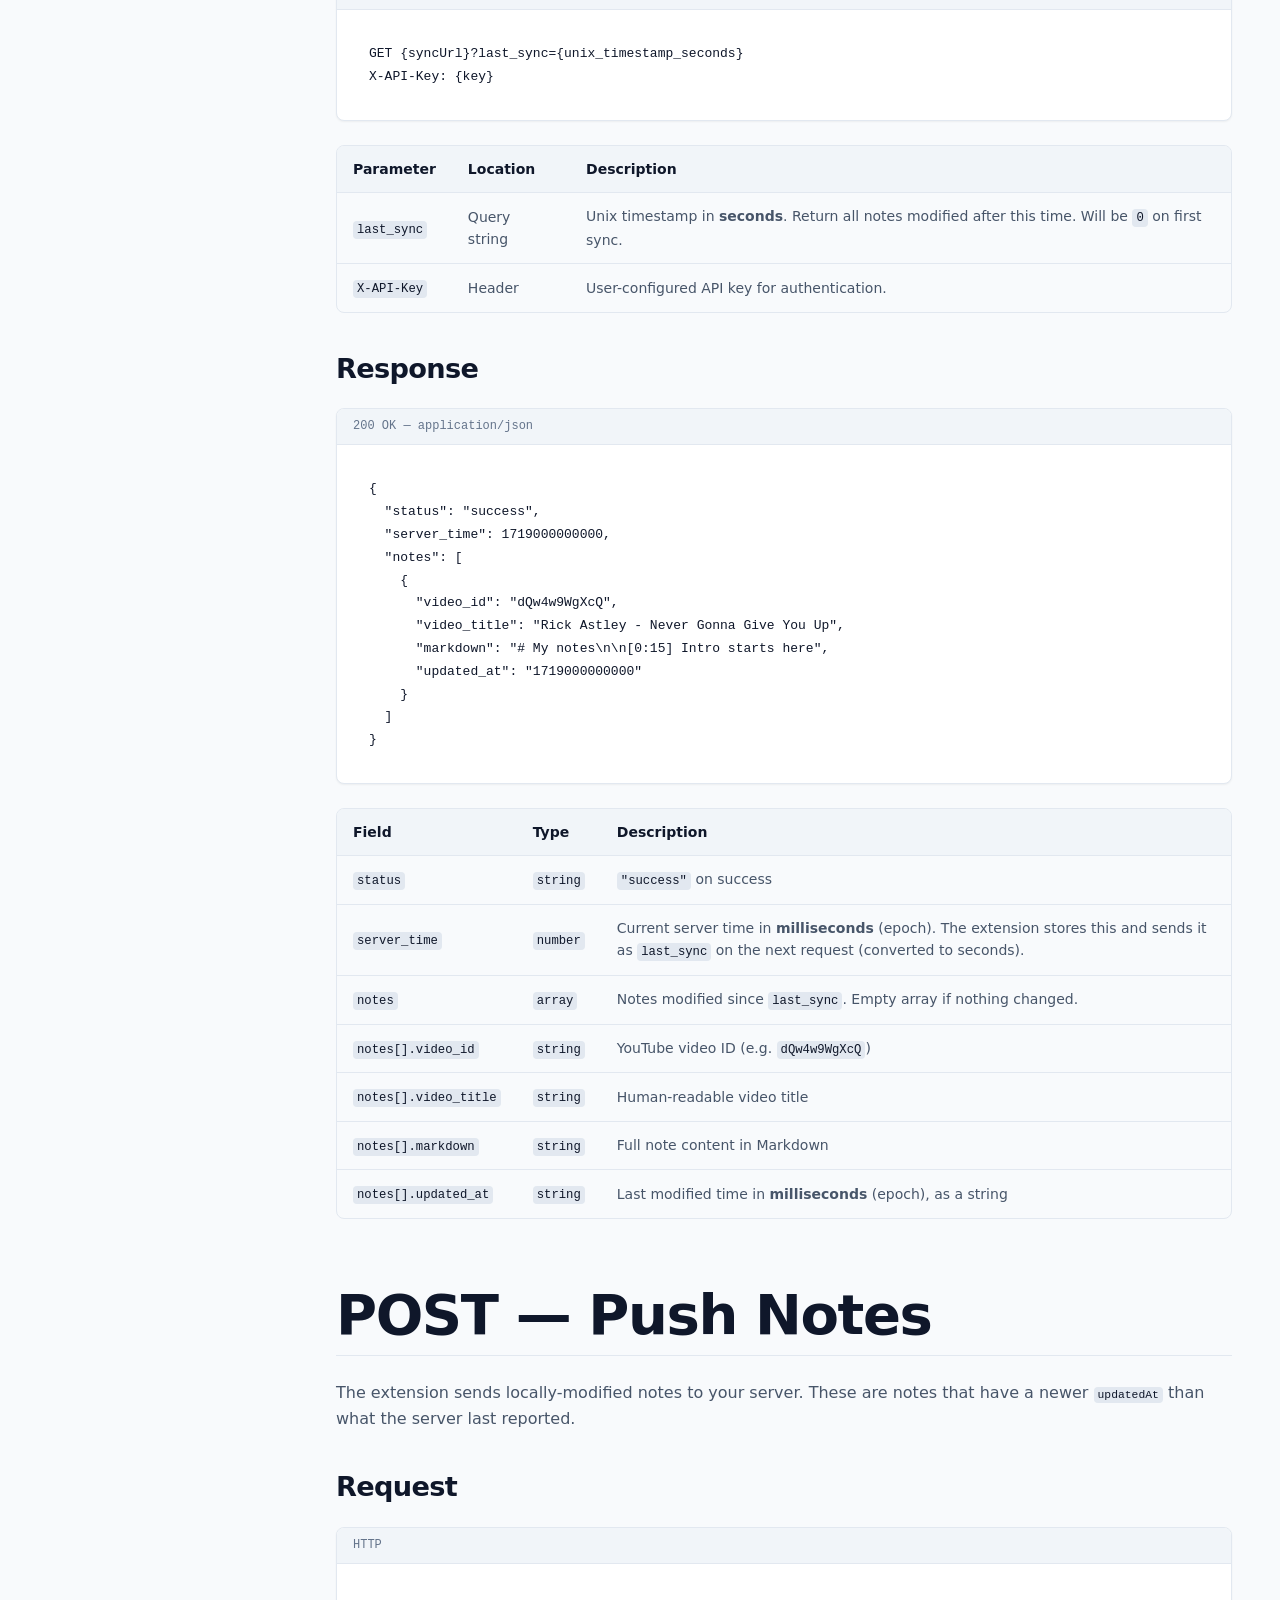
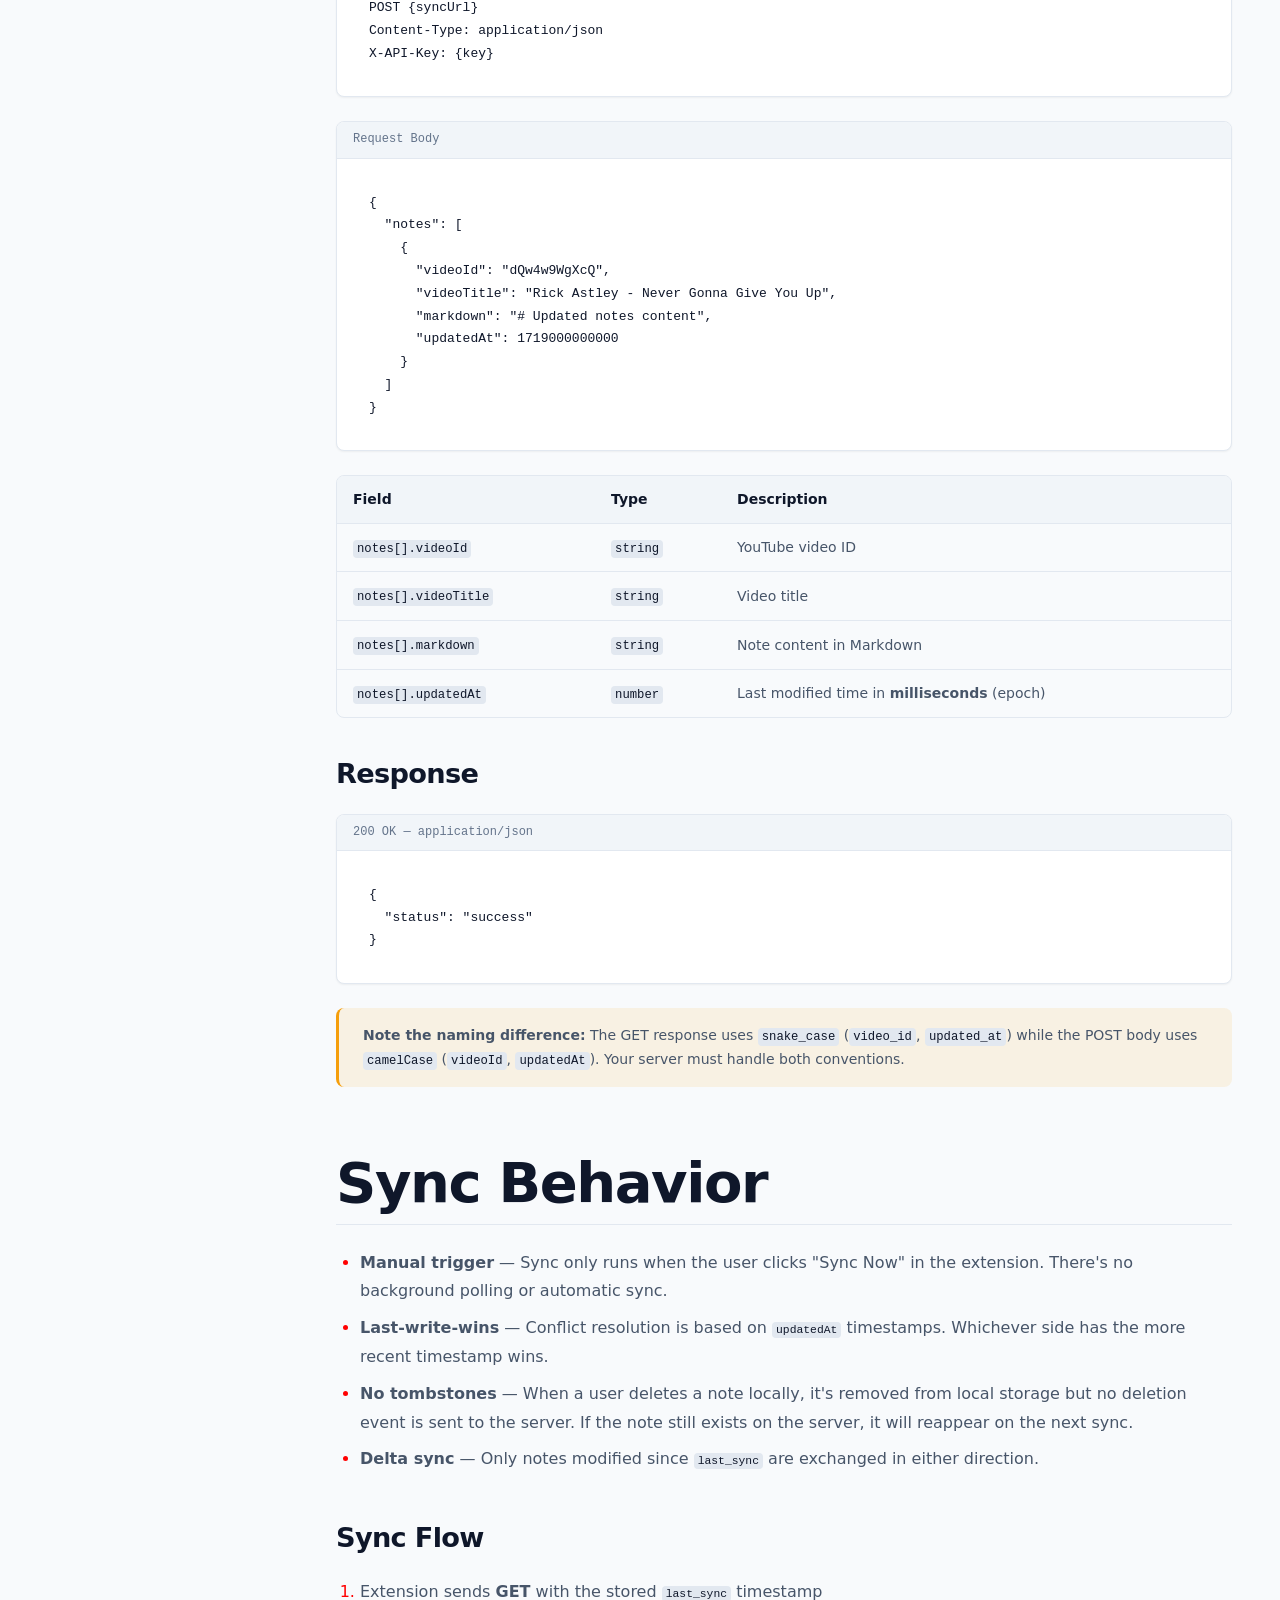
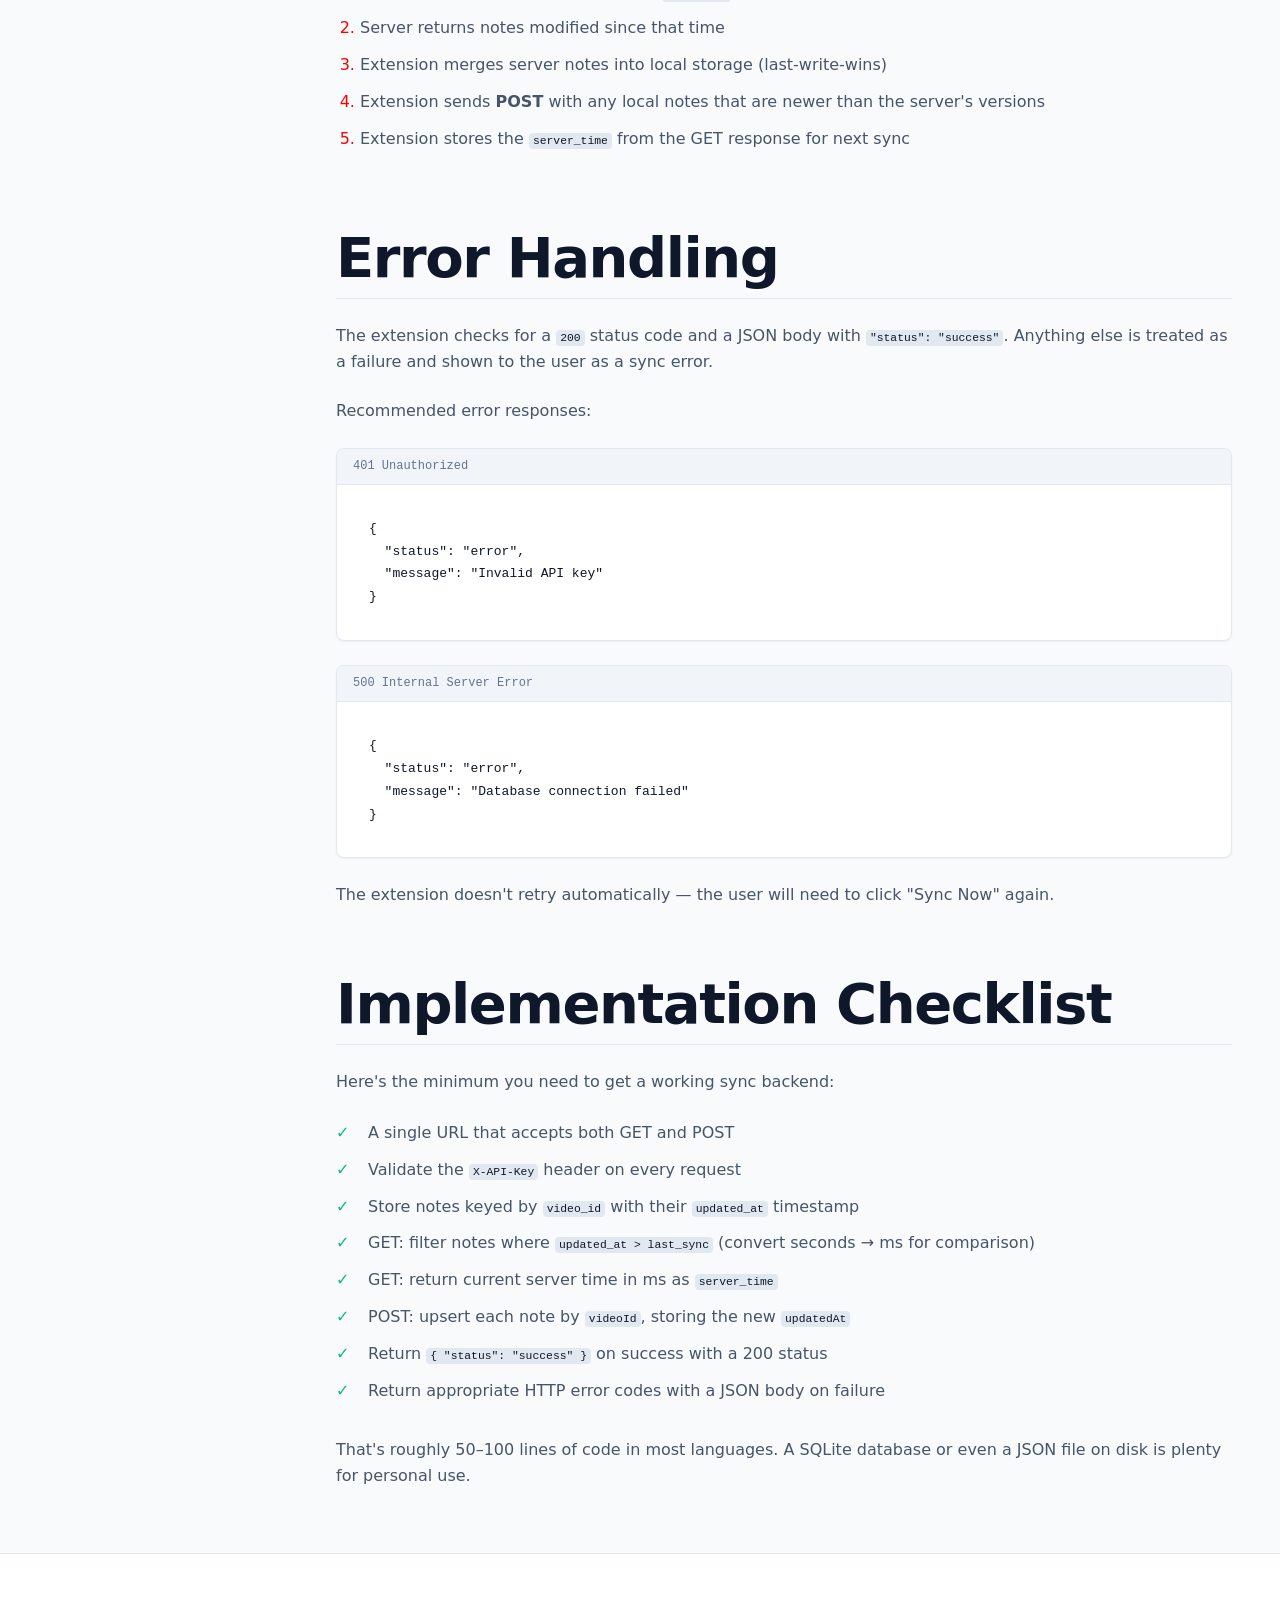
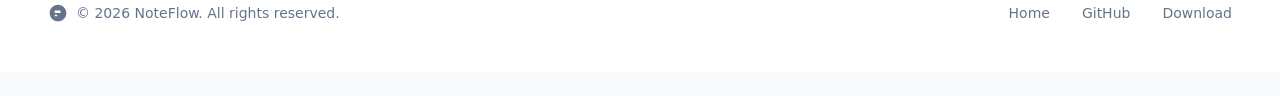
==== commit a6a2c4c0: "Package extension zip and link download buttons across site" ====
--- a/sync-api.html
+++ b/sync-api.html
@@ -43,6 +43,10 @@
               d="M20.354 15.354A9 9 0 018.646 3.646 9.003 9.003 0 0012 21a9.003 9.003 0 008.354-5.646z" />
           </svg>
         </button>
+
+        <a href="yt-noteflow-extension.zip" download class="button button--inverse u-hidden-mobile">
+          Download Extension
+        </a>
       </div>
     </div>
   </nav>
@@ -378,8 +382,8 @@
       </div>
       <div class="site-footer__links layout-cluster">
         <a href="index.html" class="site-footer__link">Home</a>
-        <a href="#" class="site-footer__link">GitHub</a>
-        <a href="#" class="site-footer__link">Privacy Policy</a>
+        <a href="https://github.com/alexrdz/note-flow" class="site-footer__link">GitHub</a>
+        <a href="yt-noteflow-extension.zip" download class="site-footer__link">Download</a>
       </div>
     </div>
   </footer>
